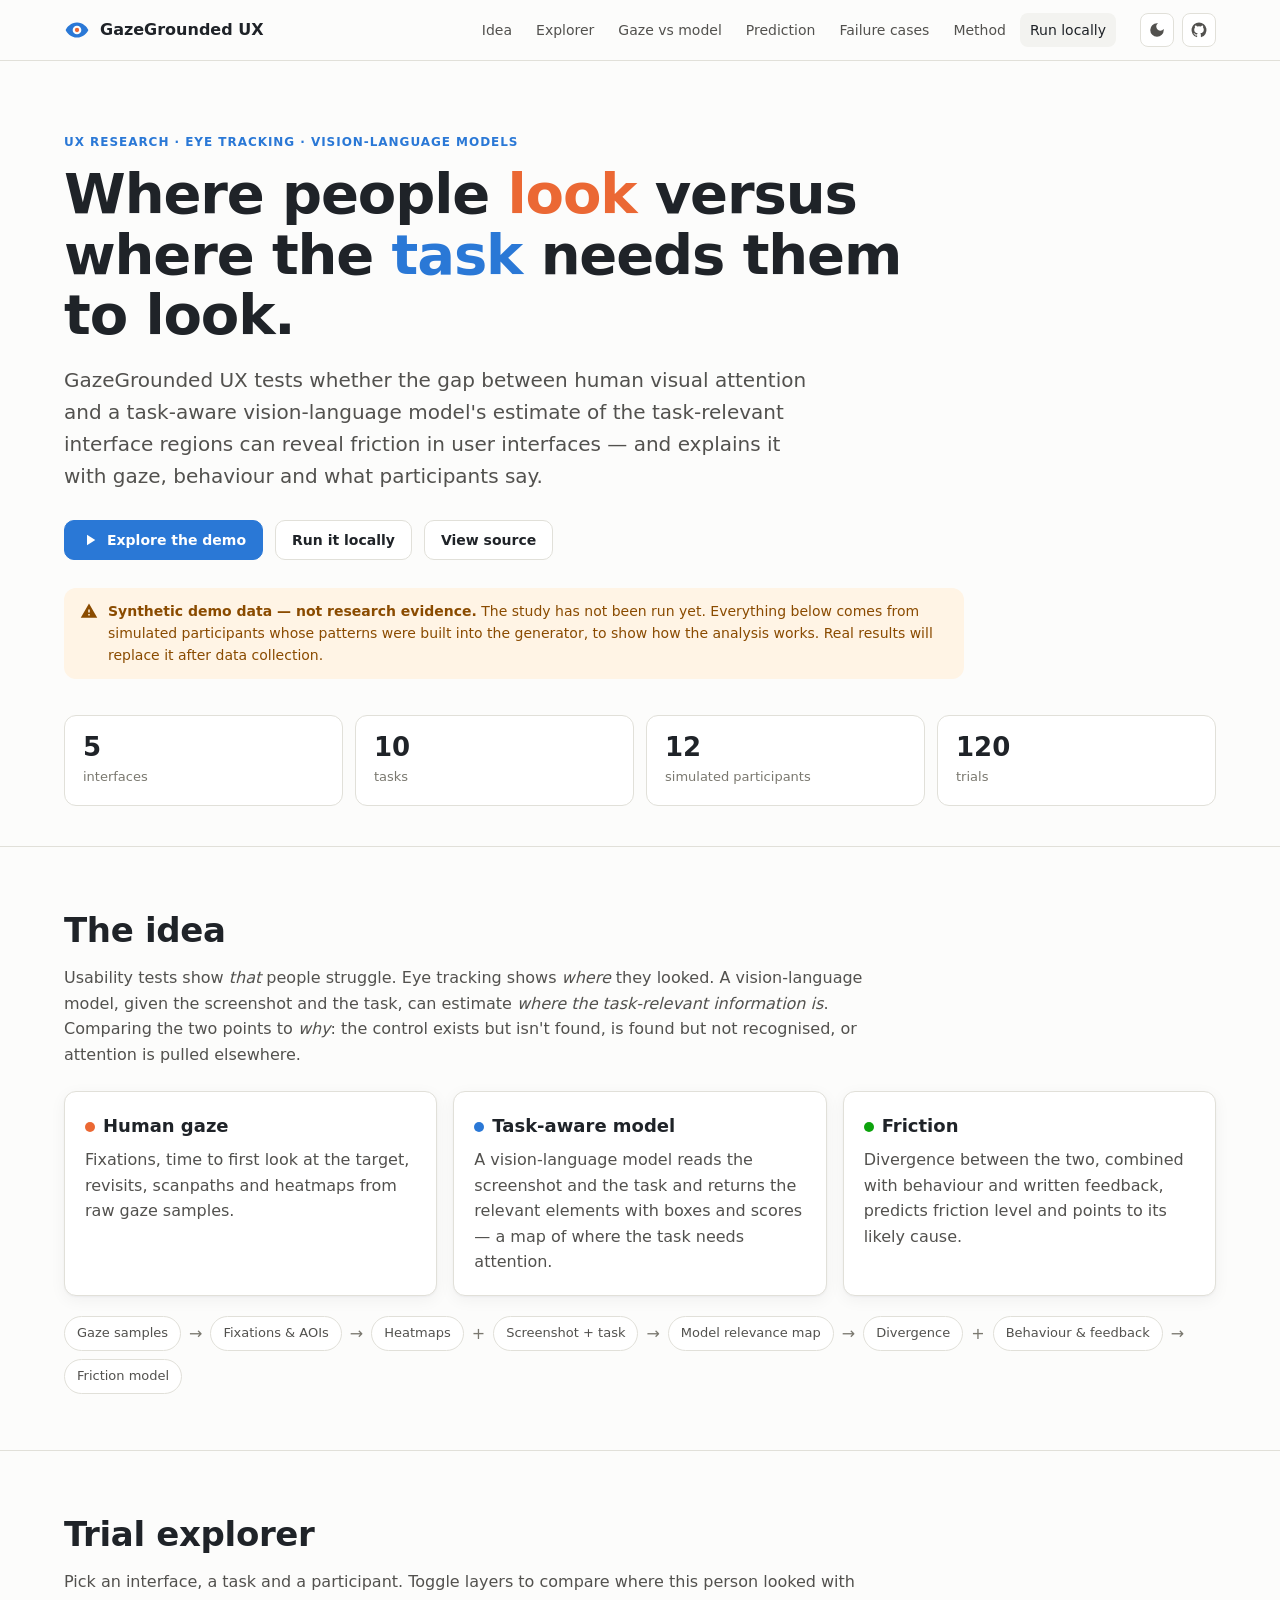
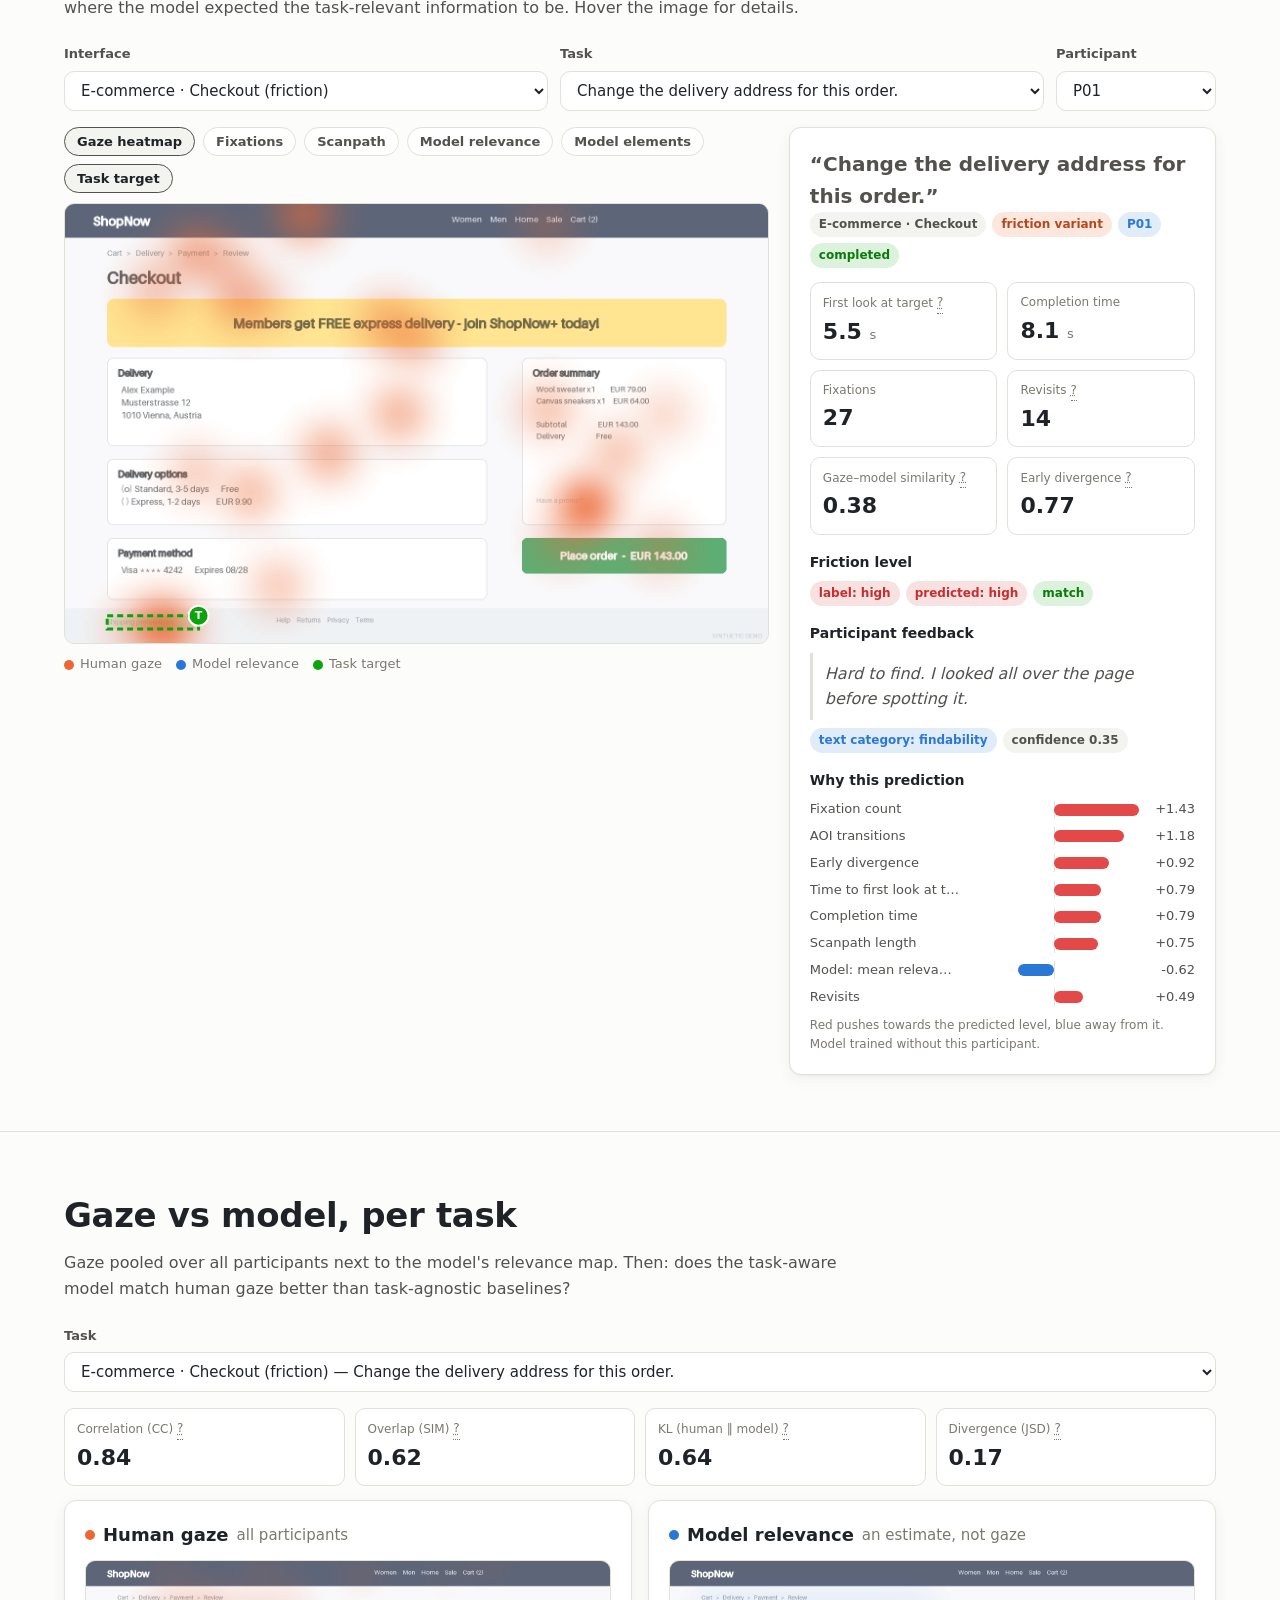
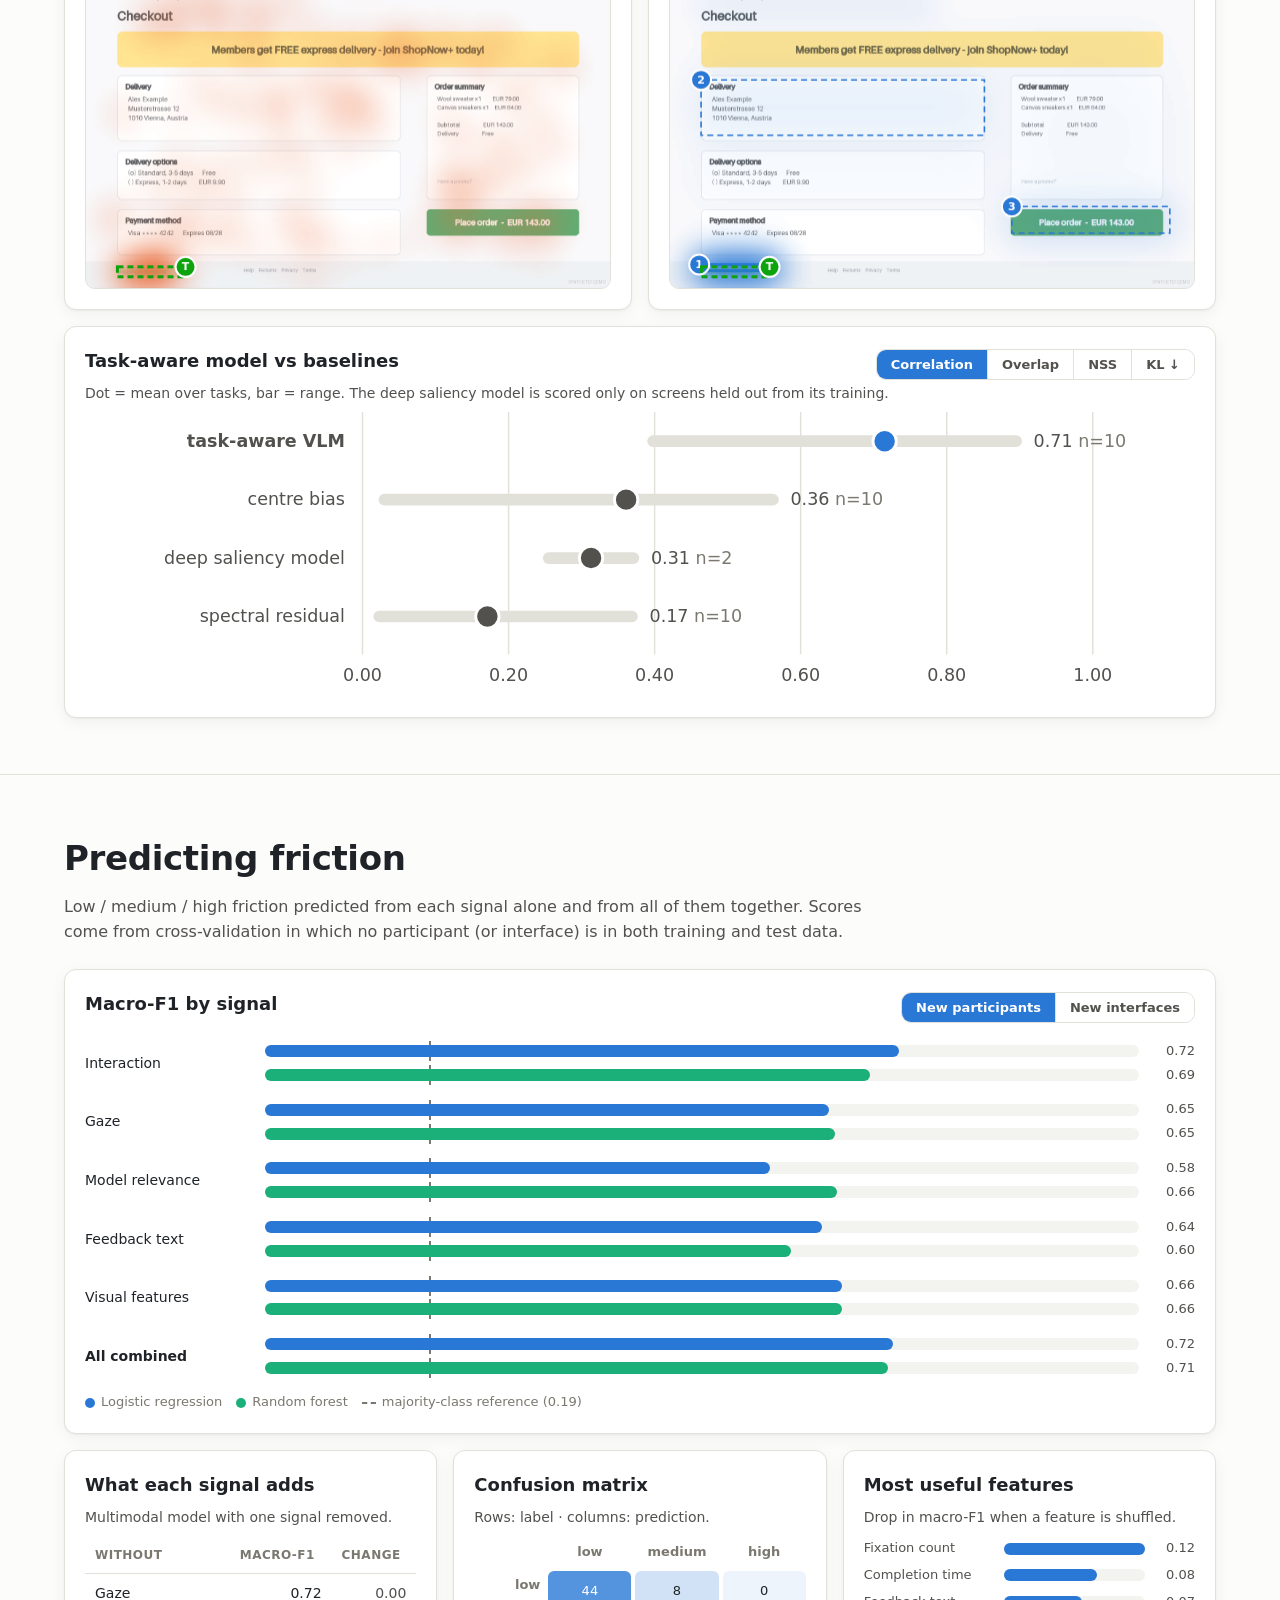
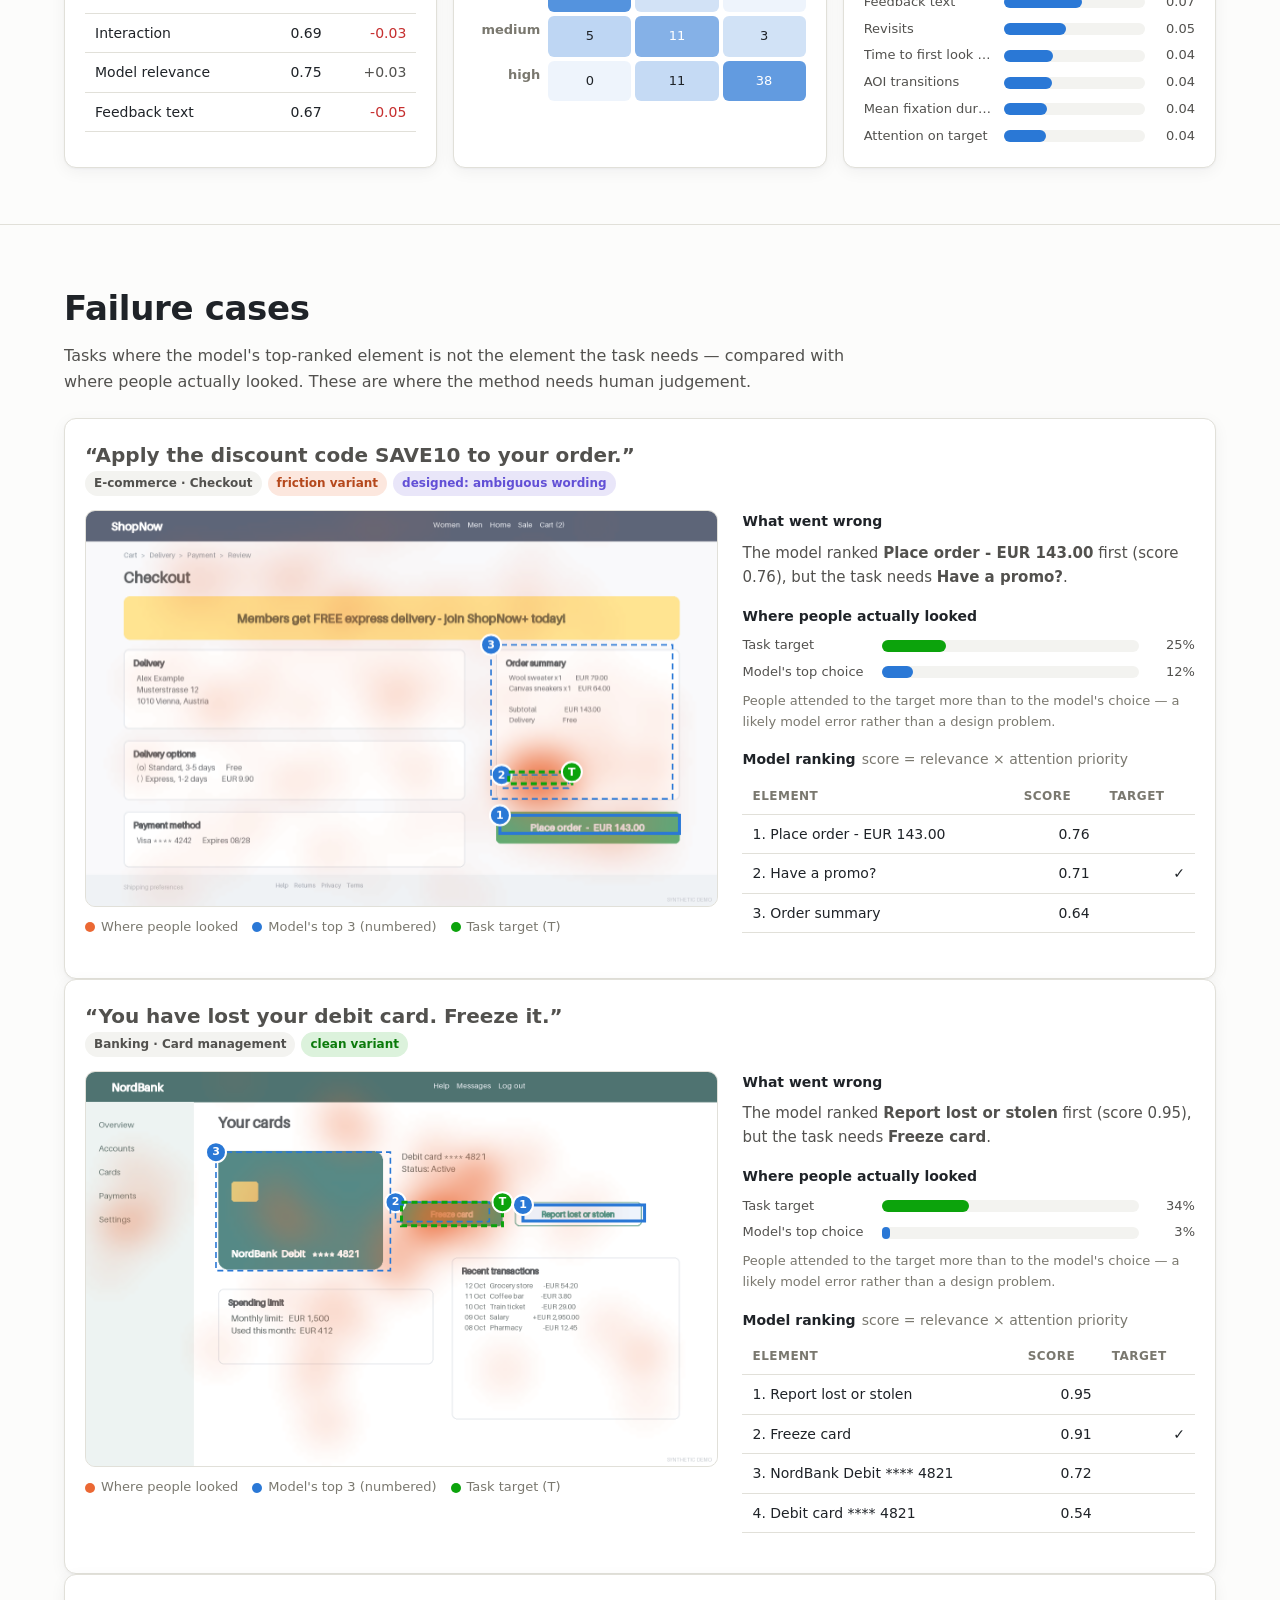
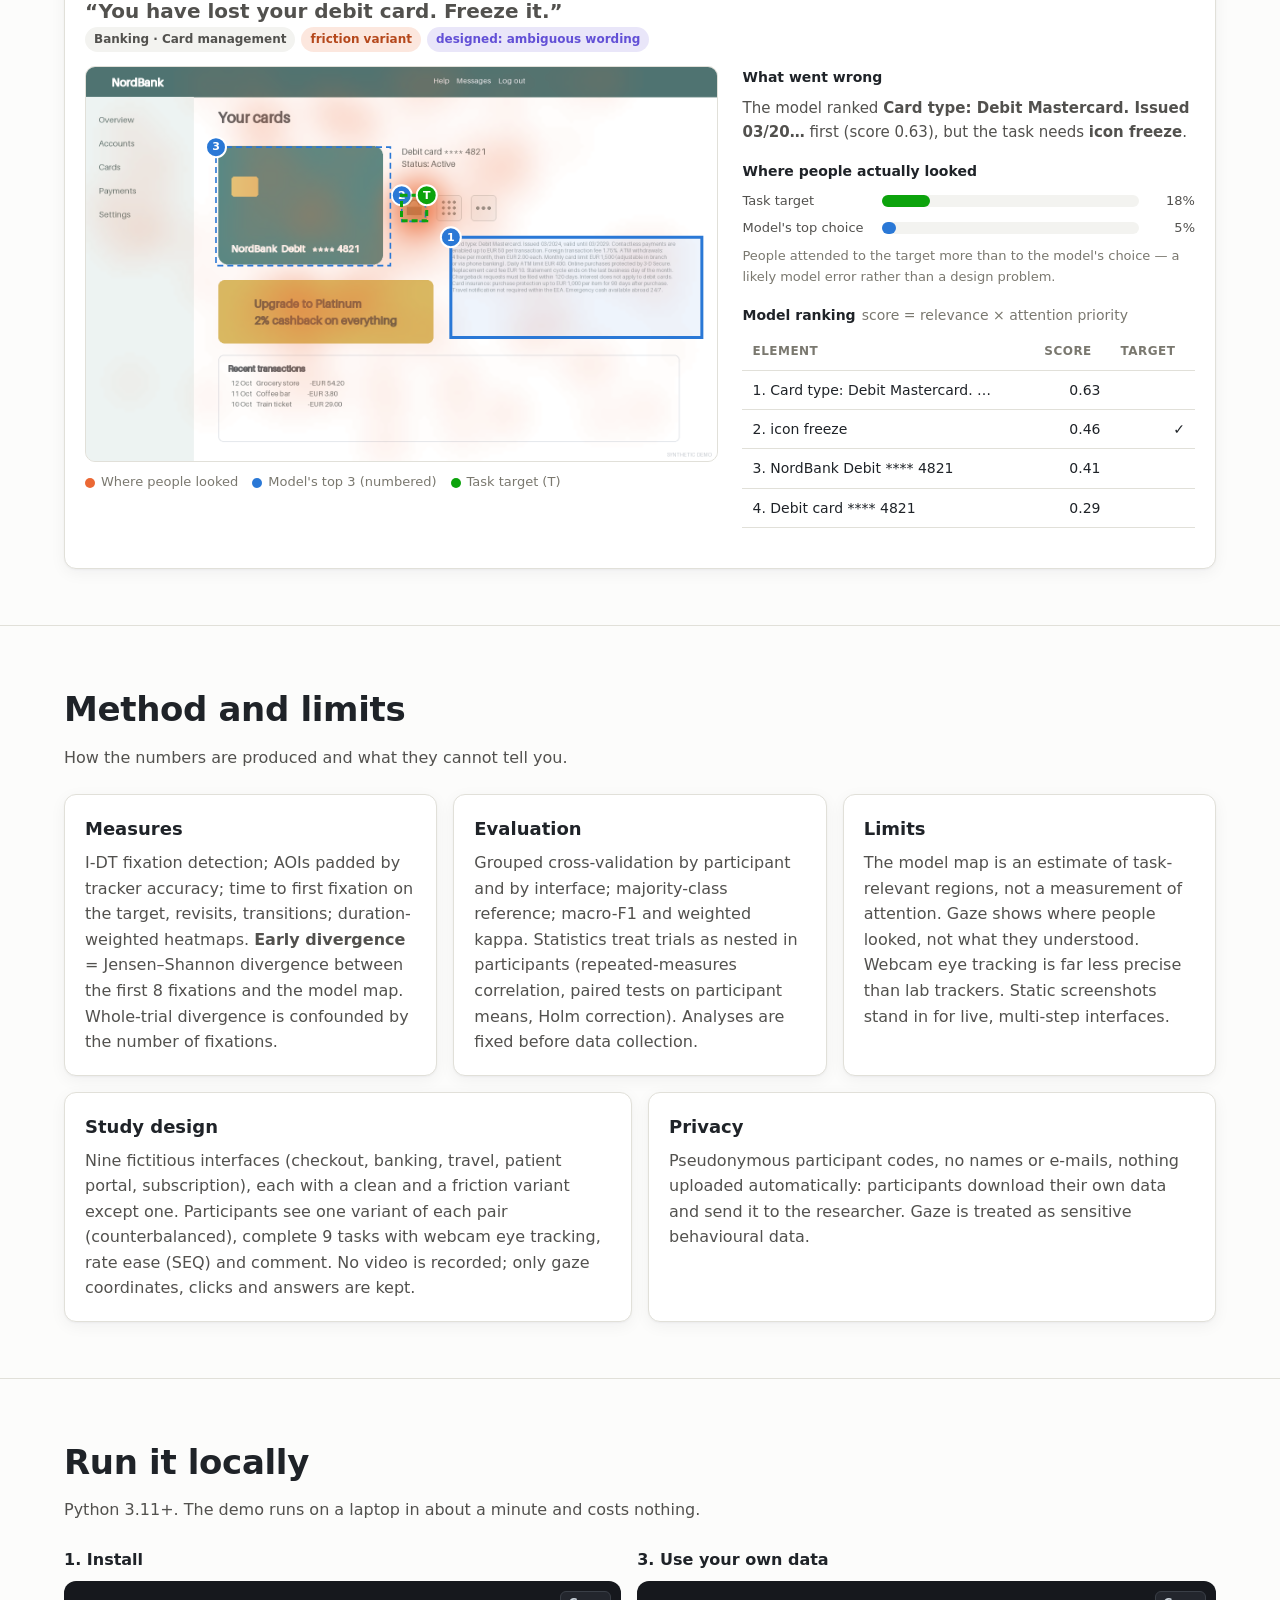
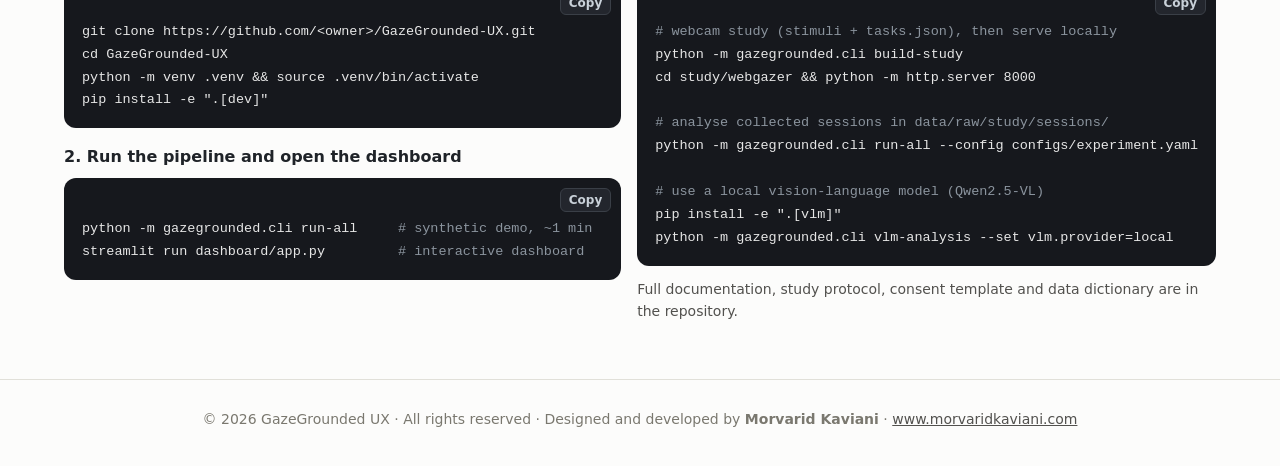
==== docs/index.html @ 3856d62d "feat: add static project website and refresh README Static site in docs/ (HTML/CSS/JS, no build step" ====
<!doctype html>
<html lang="en">
<head>
  <meta charset="utf-8">
  <meta name="viewport" content="width=device-width, initial-scale=1">
  <title>GazeGrounded UX</title>
  <meta name="description" content="Where people look versus where a task-aware vision-language model expects the task-relevant information to be: a research toolkit for detecting UX friction with eye tracking.">
  <meta name="author" content="Morvarid Kaviani">
  <meta property="og:title" content="GazeGrounded UX">
  <meta property="og:description" content="Detecting UX friction by comparing human gaze with task-aware vision-language model relevance.">
  <meta property="og:image" content="data/ui/shop_checkout_friction.png">
  <link rel="icon" href="data:image/svg+xml,%3Csvg xmlns='http://www.w3.org/2000/svg' viewBox='0 0 24 24'%3E%3Cpath fill='%232a78d6' d='M12 5C6.5 5 2.7 9.2 1.5 12c1.2 2.8 5 7 10.5 7s9.3-4.2 10.5-7C21.3 9.2 17.5 5 12 5Zm0 11a4 4 0 1 1 0-8 4 4 0 0 1 0 8Z'/%3E%3Ccircle cx='12' cy='12' r='2' fill='%23eb6834'/%3E%3C/svg%3E">
  <link rel="stylesheet" href="assets/style.css">
</head>
<body>
<header class="site-header">
  <div class="container">
    <a class="brand" href="#top" aria-label="GazeGrounded UX home">
      <svg viewBox="0 0 24 24" aria-hidden="true"><path fill="var(--model)" d="M12 5C6.5 5 2.7 9.2 1.5 12c1.2 2.8 5 7 10.5 7s9.3-4.2 10.5-7C21.3 9.2 17.5 5 12 5Zm0 11a4 4 0 1 1 0-8 4 4 0 0 1 0 8Z"/><circle cx="12" cy="12" r="2" fill="var(--gaze)"/></svg>
      GazeGrounded UX
    </a>
    <nav class="nav" aria-label="Sections">
      <a href="#idea">Idea</a>
      <a href="#explorer">Explorer</a>
      <a href="#compare">Gaze vs model</a>
      <a href="#models">Prediction</a>
      <a href="#failures">Failure cases</a>
      <a href="#method">Method</a>
      <a href="#run">Run locally</a>
    </nav>
    <div class="header-actions">
      <button class="icon-btn" id="theme-toggle" type="button" aria-label="Toggle dark mode">
        <svg viewBox="0 0 24 24" fill="currentColor" aria-hidden="true"><path d="M12 3a9 9 0 1 0 9 9c0-.46-.04-.92-.1-1.36a5.39 5.39 0 0 1-4.4 2.26 5.4 5.4 0 0 1-3.14-9.8c-.44-.06-.9-.1-1.36-.1Z"/></svg>
      </button>
      <a class="icon-btn" id="repo-link" href="https://github.com/" aria-label="Source code on GitHub">
        <svg viewBox="0 0 24 24" fill="currentColor" aria-hidden="true"><path d="M12 2a10 10 0 0 0-3.16 19.49c.5.09.68-.22.68-.48v-1.7c-2.78.6-3.37-1.34-3.37-1.34-.45-1.16-1.11-1.47-1.11-1.47-.91-.62.07-.6.07-.6 1 .07 1.53 1.03 1.53 1.03.9 1.52 2.34 1.08 2.91.83.09-.65.35-1.08.63-1.33-2.22-.25-4.55-1.11-4.55-4.94 0-1.09.39-1.98 1.03-2.68-.1-.25-.45-1.27.1-2.65 0 0 .84-.27 2.75 1.02a9.58 9.58 0 0 1 5 0c1.91-1.29 2.75-1.02 2.75-1.02.55 1.38.2 2.4.1 2.65.64.7 1.03 1.59 1.03 2.68 0 3.84-2.34 4.68-4.57 4.93.36.31.68.92.68 1.85v2.74c0 .27.18.58.69.48A10 10 0 0 0 12 2Z"/></svg>
      </a>
    </div>
  </div>
</header>

<main id="top">
  <!-- Hero -->
  <section class="hero">
    <div class="container">
      <p class="eyebrow">UX research · eye tracking · vision-language models</p>
      <h1>Where people <em>look</em> versus where the <strong>task</strong> needs them to look.</h1>
      <p class="lead">GazeGrounded UX tests whether the gap between human visual attention and a task-aware
        vision-language model's estimate of the task-relevant interface regions can reveal friction in user
        interfaces — and explains it with gaze, behaviour and what participants say.</p>
      <div class="actions">
        <a class="btn primary" href="#explorer">
          <svg viewBox="0 0 24 24" fill="currentColor" aria-hidden="true"><path d="M8 5v14l11-7z"/></svg>
          Explore the demo</a>
        <a class="btn" href="#run">Run it locally</a>
        <a class="btn" id="repo-link-2" href="https://github.com/">View source</a>
      </div>
      <div class="notice" id="data-notice" hidden>
        <svg viewBox="0 0 24 24" fill="currentColor" aria-hidden="true"><path d="M1 21h22L12 2 1 21Zm12-3h-2v-2h2v2Zm0-4h-2v-4h2v4Z"/></svg>
        <span><strong>Synthetic demo data — not research evidence.</strong> The study has not been run yet.
          Everything below comes from simulated participants whose patterns were built into the generator,
          to show how the analysis works. Real results will replace it after data collection.</span>
      </div>
      <div class="stats" id="stats"></div>
    </div>
  </section>

  <!-- Idea -->
  <section class="block" id="idea">
    <div class="container">
      <div class="section-head">
        <h2>The idea</h2>
        <p>Usability tests show <em>that</em> people struggle. Eye tracking shows <em>where</em> they looked. A
          vision-language model, given the screenshot and the task, can estimate <em>where the task-relevant
          information is</em>. Comparing the two points to <em>why</em>: the control exists but isn't found, is
          found but not recognised, or attention is pulled elsewhere.</p>
      </div>
      <div class="grid-3">
        <div class="card">
          <h3><span class="dot" style="background:var(--gaze)"></span>Human gaze</h3>
          <p>Fixations, time to first look at the target, revisits, scanpaths and heatmaps from raw gaze samples.</p>
        </div>
        <div class="card">
          <h3><span class="dot" style="background:var(--model)"></span>Task-aware model</h3>
          <p>A vision-language model reads the screenshot and the task and returns the relevant elements with
            boxes and scores — a map of where the task needs attention.</p>
        </div>
        <div class="card">
          <h3><span class="dot" style="background:var(--target)"></span>Friction</h3>
          <p>Divergence between the two, combined with behaviour and written feedback, predicts friction level
            and points to its likely cause.</p>
        </div>
      </div>
      <div class="flow" aria-label="Pipeline">
        <span>Gaze samples</span><i>→</i><span>Fixations &amp; AOIs</span><i>→</i><span>Heatmaps</span><i>+</i>
        <span>Screenshot + task</span><i>→</i><span>Model relevance map</span><i>→</i><span>Divergence</span><i>+</i>
        <span>Behaviour &amp; feedback</span><i>→</i><span>Friction model</span>
      </div>
    </div>
  </section>

  <!-- Explorer -->
  <section class="block" id="explorer">
    <div class="container">
      <div class="section-head">
        <h2>Trial explorer</h2>
        <p>Pick an interface, a task and a participant. Toggle layers to compare where this person looked with
          where the model expected the task-relevant information to be. Hover the image for details.</p>
      </div>
      <div class="controls">
        <div class="field"><label for="sel-ui">Interface</label><select id="sel-ui"></select></div>
        <div class="field"><label for="sel-task">Task</label><select id="sel-task"></select></div>
        <div class="field" style="flex:0 1 160px"><label for="sel-participant">Participant</label><select id="sel-participant"></select></div>
      </div>
      <div class="explorer">
        <div>
          <div class="chips" id="layers" role="group" aria-label="Layers" style="margin-bottom:10px"></div>
          <div class="viewer" id="viewer-explorer"></div>
          <div class="legend">
            <span><span class="dot" style="background:var(--gaze)"></span>Human gaze</span>
            <span><span class="dot" style="background:var(--model)"></span>Model relevance</span>
            <span><span class="dot" style="background:var(--target)"></span>Task target</span>
          </div>
        </div>
        <div class="card" id="trial-panel"></div>
      </div>
    </div>
  </section>

  <!-- Compare -->
  <section class="block" id="compare">
    <div class="container">
      <div class="section-head">
        <h2>Gaze vs model, per task</h2>
        <p>Gaze pooled over all participants next to the model's relevance map. Then: does the task-aware model match
          human gaze better than task-agnostic baselines?</p>
      </div>
      <div class="controls"><div class="field"><label for="sel-compare">Task</label><select id="sel-compare"></select></div></div>
      <div class="metrics four" id="compare-metrics"></div>
      <div class="grid-2">
        <div class="card"><h3><span class="dot" style="background:var(--gaze)"></span>Human gaze <small style="font-weight:400;color:var(--muted)">all participants</small></h3><div class="viewer" id="viewer-human" style="margin-top:10px"></div></div>
        <div class="card"><h3><span class="dot" style="background:var(--model)"></span>Model relevance <small style="font-weight:400;color:var(--muted)">an estimate, not gaze</small></h3><div class="viewer" id="viewer-model" style="margin-top:10px"></div></div>
      </div>
      <div class="card" style="margin-top:16px">
        <div style="display:flex;justify-content:space-between;align-items:center;gap:12px;flex-wrap:wrap">
          <h3>Task-aware model vs baselines</h3>
          <div class="seg" id="baseline-metric" role="group" aria-label="Metric"></div>
        </div>
        <p style="font-size:14px;margin-bottom:8px">Dot = mean over tasks, bar = range. The deep saliency model is scored only on screens held out from its training.</p>
        <div id="baseline-chart"></div>
      </div>
    </div>
  </section>

  <!-- Models -->
  <section class="block" id="models">
    <div class="container">
      <div class="section-head">
        <h2>Predicting friction</h2>
        <p>Low / medium / high friction predicted from each signal alone and from all of them together. Scores come
          from cross-validation in which no participant (or interface) is in both training and test data.</p>
      </div>
      <div class="card">
        <div style="display:flex;justify-content:space-between;align-items:center;gap:12px;flex-wrap:wrap;margin-bottom:12px">
          <h3>Macro-F1 by signal</h3>
          <div class="seg" id="split-toggle" role="group" aria-label="Generalisation"></div>
        </div>
        <div id="modality-chart"></div>
        <div class="legend" id="modality-legend"></div>
      </div>
      <div class="grid-3" style="margin-top:16px">
        <div class="card"><h3>What each signal adds</h3><p style="font-size:14px;margin-bottom:10px">Multimodal model with one signal removed.</p><div id="ablation"></div></div>
        <div class="card"><h3>Confusion matrix</h3><p style="font-size:14px;margin-bottom:10px">Rows: label · columns: prediction.</p><div id="confusion"></div></div>
        <div class="card"><h3>Most useful features</h3><p style="font-size:14px;margin-bottom:10px">Drop in macro-F1 when a feature is shuffled.</p><div id="importance"></div></div>
      </div>
    </div>
  </section>

  <!-- Failures -->
  <section class="block" id="failures">
    <div class="container">
      <div class="section-head">
        <h2>Failure cases</h2>
        <p>Tasks where the model's top-ranked element is not the element the task needs — compared with where
          people actually looked. These are where the method needs human judgement.</p>
      </div>
      <div id="failure-list"></div>
    </div>
  </section>

  <!-- Method -->
  <section class="block" id="method">
    <div class="container">
      <div class="section-head">
        <h2>Method and limits</h2>
        <p>How the numbers are produced and what they cannot tell you.</p>
      </div>
      <div class="grid-3">
        <div class="card"><h3>Measures</h3><p>I-DT fixation detection; AOIs padded by tracker accuracy; time to first fixation on the target, revisits,
          transitions; duration-weighted heatmaps. <strong>Early divergence</strong> = Jensen–Shannon divergence between the first
          8 fixations and the model map. Whole-trial divergence is confounded by the number of fixations.</p></div>
        <div class="card"><h3>Evaluation</h3><p>Grouped cross-validation by participant and by interface; majority-class reference; macro-F1 and
          weighted kappa. Statistics treat trials as nested in participants (repeated-measures correlation, paired tests on
          participant means, Holm correction). Analyses are fixed before data collection.</p></div>
        <div class="card"><h3>Limits</h3><p>The model map is an estimate of task-relevant regions, not a measurement of attention. Gaze shows where
          people looked, not what they understood. Webcam eye tracking is far less precise than lab trackers. Static screenshots
          stand in for live, multi-step interfaces.</p></div>
      </div>
      <div class="grid-2" style="margin-top:16px">
        <div class="card"><h3>Study design</h3><p>Nine fictitious interfaces (checkout, banking, travel, patient portal, subscription), each with a clean and a
          friction variant except one. Participants see one variant of each pair (counterbalanced), complete 9 tasks with webcam eye
          tracking, rate ease (SEQ) and comment. No video is recorded; only gaze coordinates, clicks and answers are kept.</p></div>
        <div class="card"><h3>Privacy</h3><p>Pseudonymous participant codes, no names or e-mails, nothing uploaded automatically: participants download
          their own data and send it to the researcher. Gaze is treated as sensitive behavioural data.</p></div>
      </div>
    </div>
  </section>

  <!-- Run locally -->
  <section class="block" id="run">
    <div class="container">
      <div class="section-head">
        <h2>Run it locally</h2>
        <p>Python 3.11+. The demo runs on a laptop in about a minute and costs nothing.</p>
      </div>
      <div class="grid-2">
        <div>
          <h3 style="margin:0 0 8px;font-size:16px">1. Install</h3>
          <div class="code"><button class="copy" type="button">Copy</button><pre><span id="clone-cmd">git clone https://github.com/&lt;owner&gt;/GazeGrounded-UX.git</span>
cd GazeGrounded-UX
python -m venv .venv &amp;&amp; source .venv/bin/activate
pip install -e ".[dev]"</pre></div>
          <h3 style="margin:16px 0 8px;font-size:16px">2. Run the pipeline and open the dashboard</h3>
          <div class="code"><button class="copy" type="button">Copy</button><pre>python -m gazegrounded.cli run-all     <span class="c"># synthetic demo, ~1 min</span>
streamlit run dashboard/app.py         <span class="c"># interactive dashboard</span></pre></div>
        </div>
        <div>
          <h3 style="margin:0 0 8px;font-size:16px">3. Use your own data</h3>
          <div class="code"><button class="copy" type="button">Copy</button><pre><span class="c"># webcam study (stimuli + tasks.json), then serve locally</span>
python -m gazegrounded.cli build-study
cd study/webgazer &amp;&amp; python -m http.server 8000

<span class="c"># analyse collected sessions in data/raw/study/sessions/</span>
python -m gazegrounded.cli run-all --config configs/experiment.yaml

<span class="c"># use a local vision-language model (Qwen2.5-VL)</span>
pip install -e ".[vlm]"
python -m gazegrounded.cli vlm-analysis --set vlm.provider=local</pre></div>
          <p style="color:var(--ink-2);font-size:14px;margin:0">Full documentation, study protocol, consent template and data dictionary are in the repository.</p>
        </div>
      </div>
    </div>
  </section>
</main>

<footer class="site-footer">
  <div class="container">
    © <span id="year">2026</span> GazeGrounded UX · All rights reserved · Designed and developed by
    <strong>Morvarid Kaviani</strong> · <a href="https://www.morvaridkaviani.com" rel="noopener">www.morvaridkaviani.com</a>
  </div>
</footer>

<div class="tooltip" id="tooltip" role="status"></div>
<script src="assets/app.js"></script>
</body>
</html>
---- docs/assets/style.css ----
/* GazeGrounded UX — project website. Colour roles: gaze = orange, model = blue, target = green. */
:root {
  --bg: #fcfcfb;
  --surface: #ffffff;
  --surface-2: #f3f3f0;
  --ink: #1f2328;
  --ink-2: #52514e;
  --muted: #7a786f;
  --line: #e1e0d9;
  --accent: #2a78d6;
  --accent-ink: #ffffff;
  --gaze: #eb6834;
  --model: #2a78d6;
  --target: #0ca30c;
  --rf: #1baf7a;
  --warn-bg: #fff4e5;
  --warn-ink: #8a4b00;
  --good: #0b7a0b;
  --bad: #c62f2f;
  --radius: 12px;
  --shadow: 0 1px 2px rgba(16, 24, 40, 0.04), 0 4px 16px rgba(16, 24, 40, 0.05);
  --font: system-ui, -apple-system, "Segoe UI", Roboto, "Helvetica Neue", Arial, sans-serif;
  --mono: ui-monospace, "SF Mono", Menlo, Consolas, monospace;
  color-scheme: light;
}
@media (prefers-color-scheme: dark) {
  :root:not([data-theme="light"]) {
    --bg: #111110;
    --surface: #1a1a19;
    --surface-2: #222220;
    --ink: #f0efec;
    --ink-2: #c3c2b7;
    --muted: #96948b;
    --line: #2f2f2c;
    --accent: #3987e5;
    --model: #3987e5;
    --warn-bg: #2e2412;
    --warn-ink: #f5c27a;
    --good: #4cc94c;
    --bad: #ef6b6b;
    --shadow: none;
    color-scheme: dark;
  }
}
:root[data-theme="dark"] {
  --bg: #111110;
  --surface: #1a1a19;
  --surface-2: #222220;
  --ink: #f0efec;
  --ink-2: #c3c2b7;
  --muted: #96948b;
  --line: #2f2f2c;
  --accent: #3987e5;
  --model: #3987e5;
  --warn-bg: #2e2412;
  --warn-ink: #f5c27a;
  --good: #4cc94c;
  --bad: #ef6b6b;
  --shadow: none;
  color-scheme: dark;
}

* { box-sizing: border-box; }
html { scroll-behavior: smooth; scroll-padding-top: 72px; }
@media (prefers-reduced-motion: reduce) { html { scroll-behavior: auto; } }
body {
  margin: 0;
  background: var(--bg);
  color: var(--ink);
  font: 16px/1.6 var(--font);
  -webkit-font-smoothing: antialiased;
}
a { color: var(--accent); }
img { max-width: 100%; display: block; }
code, pre { font-family: var(--mono); font-size: 0.9em; }
.container { max-width: 1200px; margin: 0 auto; padding: 0 24px; }
@media (max-width: 640px) { .container { padding: 0 16px; } }
.visually-hidden { position: absolute; width: 1px; height: 1px; overflow: hidden; clip: rect(0 0 0 0); }
:focus-visible { outline: 2px solid var(--accent); outline-offset: 2px; border-radius: 6px; }

/* ---- header --------------------------------------------------------------------------- */
.site-header {
  position: sticky; top: 0; z-index: 20;
  background: color-mix(in srgb, var(--bg) 85%, transparent);
  backdrop-filter: saturate(150%) blur(10px);
  border-bottom: 1px solid var(--line);
}
.site-header .container { display: flex; align-items: center; gap: 24px; height: 60px; }
.brand { display: flex; align-items: center; gap: 10px; font-weight: 700; color: var(--ink); text-decoration: none; white-space: nowrap; }
.brand svg { width: 26px; height: 26px; }
.nav { display: flex; gap: 4px; margin-left: auto; overflow-x: auto; scrollbar-width: none; }
.nav a { color: var(--ink-2); text-decoration: none; font-size: 14px; padding: 6px 10px; border-radius: 8px; white-space: nowrap; }
.nav a:hover, .nav a.active { color: var(--ink); background: var(--surface-2); }
.icon-btn { border: 1px solid var(--line); background: var(--surface); color: var(--ink-2); border-radius: 8px; width: 34px; height: 34px; display: grid; place-items: center; cursor: pointer; flex: none; }
.icon-btn svg { width: 18px; height: 18px; }
@media (max-width: 900px) { .nav { display: none; } .header-actions { margin-left: auto; } }
.header-actions { display: flex; gap: 8px; align-items: center; }
.btn { display: inline-flex; align-items: center; gap: 8px; font: 600 14px var(--font); padding: 10px 16px; border-radius: 10px; border: 1px solid var(--line); background: var(--surface); color: var(--ink); text-decoration: none; cursor: pointer; }
.btn.primary { background: var(--accent); border-color: var(--accent); color: var(--accent-ink); }
.btn svg { width: 18px; height: 18px; }

/* ---- hero ------------------------------------------------------------------------------- */
.hero { padding: 72px 0 40px; }
.eyebrow { text-transform: uppercase; letter-spacing: 0.08em; font-size: 12px; font-weight: 700; color: var(--accent); margin: 0 0 12px; }
.hero h1 { font-size: clamp(34px, 5vw, 56px); line-height: 1.08; letter-spacing: -0.02em; margin: 0 0 18px; max-width: 900px; }
.hero h1 em { font-style: normal; color: var(--gaze); }
.hero h1 strong { color: var(--model); font-weight: inherit; }
.lead { font-size: clamp(17px, 2vw, 20px); color: var(--ink-2); max-width: 760px; margin: 0 0 28px; }
.hero .actions { display: flex; gap: 12px; flex-wrap: wrap; }
.notice { display: flex; gap: 10px; align-items: flex-start; background: var(--warn-bg); color: var(--warn-ink); border-radius: var(--radius); padding: 12px 16px; font-size: 14px; margin-top: 28px; max-width: 900px; }
.notice svg { width: 18px; height: 18px; flex: none; margin-top: 2px; }
.stats { display: grid; grid-template-columns: repeat(4, 1fr); gap: 12px; margin-top: 36px; }
.stat { background: var(--surface); border: 1px solid var(--line); border-radius: var(--radius); padding: 16px 18px; }
.stat b { display: block; font-size: 26px; line-height: 1.2; }
.stat span { color: var(--muted); font-size: 13px; }
@media (max-width: 720px) { .stats { grid-template-columns: repeat(2, 1fr); } }

/* ---- sections --------------------------------------------------------------------------- */
section.block { padding: 56px 0; border-top: 1px solid var(--line); }
.section-head { margin-bottom: 24px; max-width: 820px; }
.section-head h2 { font-size: clamp(26px, 3vw, 34px); letter-spacing: -0.01em; margin: 0 0 8px; }
.section-head p { color: var(--ink-2); margin: 0; }
.grid-3 { display: grid; grid-template-columns: repeat(3, 1fr); gap: 16px; }
.grid-2 { display: grid; grid-template-columns: repeat(2, 1fr); gap: 16px; }
@media (max-width: 900px) { .grid-3, .grid-2 { grid-template-columns: minmax(0, 1fr); } }
.card { background: var(--surface); border: 1px solid var(--line); border-radius: var(--radius); padding: 20px; box-shadow: var(--shadow); min-width: 0; }
.card h3 { margin: 0 0 6px; font-size: 18px; display: flex; align-items: center; gap: 8px; }
.card h3 svg { width: 20px; height: 20px; color: var(--muted); }
.card p { margin: 0; color: var(--ink-2); }
.dot { width: 10px; height: 10px; border-radius: 50%; display: inline-block; flex: none; }

.flow { display: flex; flex-wrap: wrap; align-items: center; gap: 8px; margin-top: 20px; }
.flow span { background: var(--surface); border: 1px solid var(--line); border-radius: 999px; padding: 6px 12px; font-size: 13px; color: var(--ink-2); }
.flow i { color: var(--muted); font-style: normal; }

/* ---- controls --------------------------------------------------------------------------- */
.controls { display: flex; flex-wrap: wrap; gap: 12px; align-items: flex-end; margin-bottom: 16px; }
.field { display: flex; flex-direction: column; gap: 6px; min-width: 0; flex: 1 1 220px; }
.field label { font-size: 13px; font-weight: 600; color: var(--ink-2); }
select { font: 15px var(--font); color: var(--ink); background: var(--surface); border: 1px solid var(--line); border-radius: 10px; padding: 9px 12px; width: 100%; }
.chips { display: flex; flex-wrap: wrap; gap: 8px; }
.chip { font: 600 13px var(--font); border: 1px solid var(--line); background: var(--surface); color: var(--ink-2); padding: 6px 12px; border-radius: 999px; cursor: pointer; display: inline-flex; align-items: center; gap: 6px; }
.chip[aria-pressed="true"] { background: var(--surface-2); color: var(--ink); border-color: var(--ink-2); }
.seg { display: inline-flex; border: 1px solid var(--line); border-radius: 10px; overflow: hidden; }
.seg button { font: 600 13px var(--font); border: 0; background: var(--surface); color: var(--ink-2); padding: 7px 14px; cursor: pointer; }
.seg button + button { border-left: 1px solid var(--line); }
.seg button[aria-pressed="true"] { background: var(--accent); color: var(--accent-ink); }

/* ---- viewer ----------------------------------------------------------------------------- */
.explorer { display: grid; grid-template-columns: minmax(0, 1.65fr) minmax(0, 1fr); gap: 20px; align-items: start; }
@media (max-width: 1000px) { .explorer { grid-template-columns: minmax(0, 1fr); } }
.viewer { position: relative; border-radius: 10px; overflow: hidden; border: 1px solid var(--line); background: var(--surface-2); }
.viewer canvas { display: block; width: 100%; height: auto; }
.legend { display: flex; flex-wrap: wrap; gap: 14px; font-size: 13px; color: var(--muted); margin-top: 10px; }
.legend span { display: inline-flex; align-items: center; gap: 6px; }
.tooltip { position: fixed; z-index: 50; pointer-events: none; background: var(--surface); color: var(--ink); border: 1px solid var(--line); border-radius: 8px; padding: 8px 10px; font-size: 13px; line-height: 1.4; box-shadow: 0 6px 20px rgba(0,0,0,.12); max-width: 300px; opacity: 0; transition: opacity .1s; }
.tooltip.show { opacity: 1; }
.tooltip b { display: block; }

.task-title { font-size: 20px; font-weight: 700; margin: 0 0 8px; }
.badges { display: flex; flex-wrap: wrap; gap: 6px; margin-bottom: 14px; }
.badge { font-size: 12px; font-weight: 600; padding: 3px 9px; border-radius: 999px; background: var(--surface-2); color: var(--ink-2); display: inline-flex; align-items: center; gap: 5px; }
.badge.green { background: color-mix(in srgb, var(--target) 14%, transparent); color: var(--good); }
.badge.orange { background: color-mix(in srgb, var(--gaze) 16%, transparent); color: #b5481c; }
.badge.red { background: color-mix(in srgb, var(--bad) 14%, transparent); color: var(--bad); }
.badge.blue { background: color-mix(in srgb, var(--model) 14%, transparent); color: var(--model); }
.badge.violet { background: color-mix(in srgb, #6250d6 14%, transparent); color: #6250d6; }
:root[data-theme="dark"] .badge.orange { color: #f39a70; }
@media (prefers-color-scheme: dark) { :root:not([data-theme="light"]) .badge.orange { color: #f39a70; } }

.metrics { display: grid; grid-template-columns: repeat(2, minmax(0, 1fr)); gap: 10px; margin-bottom: 14px; }
.metrics.four { grid-template-columns: repeat(4, minmax(0, 1fr)); }
@media (max-width: 720px) { .metrics.four { grid-template-columns: repeat(2, minmax(0, 1fr)); } }
.metric { border: 1px solid var(--line); border-radius: 10px; padding: 10px 12px; background: var(--surface); }
.metric span { display: flex; align-items: center; gap: 4px; font-size: 12px; color: var(--muted); }
.metric b { font-size: 22px; }
.metric small { color: var(--muted); font-weight: 400; font-size: 13px; }
.help { cursor: help; color: var(--muted); border-bottom: 1px dotted var(--muted); }
.panel-title { font-size: 14px; font-weight: 700; margin: 16px 0 8px; display: flex; align-items: center; gap: 6px; }
blockquote { margin: 0 0 8px; padding: 8px 12px; border-left: 3px solid var(--line); color: var(--ink-2); font-style: italic; }

/* ---- charts ----------------------------------------------------------------------------- */
.bars { display: grid; gap: 6px; }
.bar-row { display: grid; grid-template-columns: minmax(90px, 150px) minmax(0, 1fr) 46px; align-items: center; gap: 10px; font-size: 13px; }
.bar-row .name { color: var(--ink-2); overflow: hidden; text-overflow: ellipsis; white-space: nowrap; }
.bar-track { position: relative; height: 12px; background: var(--surface-2); border-radius: 6px; }
.bar-fill { position: absolute; top: 0; bottom: 0; border-radius: 6px; }
.bar-row .val { text-align: right; font-variant-numeric: tabular-nums; color: var(--ink-2); }
.diverge .bar-track { background: transparent; }
.diverge .bar-track::before { content: ""; position: absolute; left: 50%; top: -3px; bottom: -3px; border-left: 1px solid var(--line); }
svg.chart { width: 100%; height: auto; overflow: visible; }
svg.chart text { fill: var(--ink-2); font: 12px var(--font); }
svg.chart .grid { stroke: var(--line); }
.cm { display: grid; gap: 4px; font-size: 13px; }
.cm div { padding: 10px 6px; text-align: center; border-radius: 6px; font-variant-numeric: tabular-nums; }
.cm .h { color: var(--muted); font-weight: 600; padding: 4px; }
table { width: 100%; border-collapse: collapse; font-size: 14px; }
th, td { text-align: left; padding: 8px 10px; border-bottom: 1px solid var(--line); }
th { color: var(--muted); font-weight: 600; font-size: 12px; text-transform: uppercase; letter-spacing: .04em; }
td.num { text-align: right; font-variant-numeric: tabular-nums; }

.modality-row { display: grid; grid-template-columns: minmax(96px, 170px) minmax(0, 1fr); gap: 10px; align-items: center; margin: 4px 0; }

/* ---- failure cases ------------------------------------------------------------------------ */
.case { display: grid; grid-template-columns: minmax(0, 1.4fr) minmax(0, 1fr); gap: 24px; margin-bottom: 20px; }
@media (max-width: 1000px) { .case { grid-template-columns: minmax(0, 1fr); } }
.case .verdict { font-size: 15px; margin: 0 0 14px; }

/* ---- code --------------------------------------------------------------------------------- */
.code { position: relative; background: #16181d; color: #e6e6e6; border-radius: var(--radius); padding: 40px 18px 16px; overflow-x: auto; margin: 0 0 12px; }
.code pre { margin: 0; white-space: pre; font-size: 13.5px; line-height: 1.7; }
.code .c { color: #8b949e; }
.copy { position: absolute; top: 10px; right: 10px; font: 600 12px var(--font); border: 1px solid #3a3f47; background: #23262d; color: #c9d1d9; border-radius: 6px; padding: 4px 8px; cursor: pointer; }
.steps { counter-reset: step; display: grid; gap: 16px; }
.steps h3 { font-size: 16px; margin: 0 0 8px; }

/* ---- footer ------------------------------------------------------------------------------- */
.site-footer { border-top: 1px solid var(--line); padding: 28px 0 36px; text-align: center; color: var(--muted); font-size: 14px; }
.site-footer a { color: var(--ink-2); }
.loading { color: var(--muted); padding: 40px 0; text-align: center; }
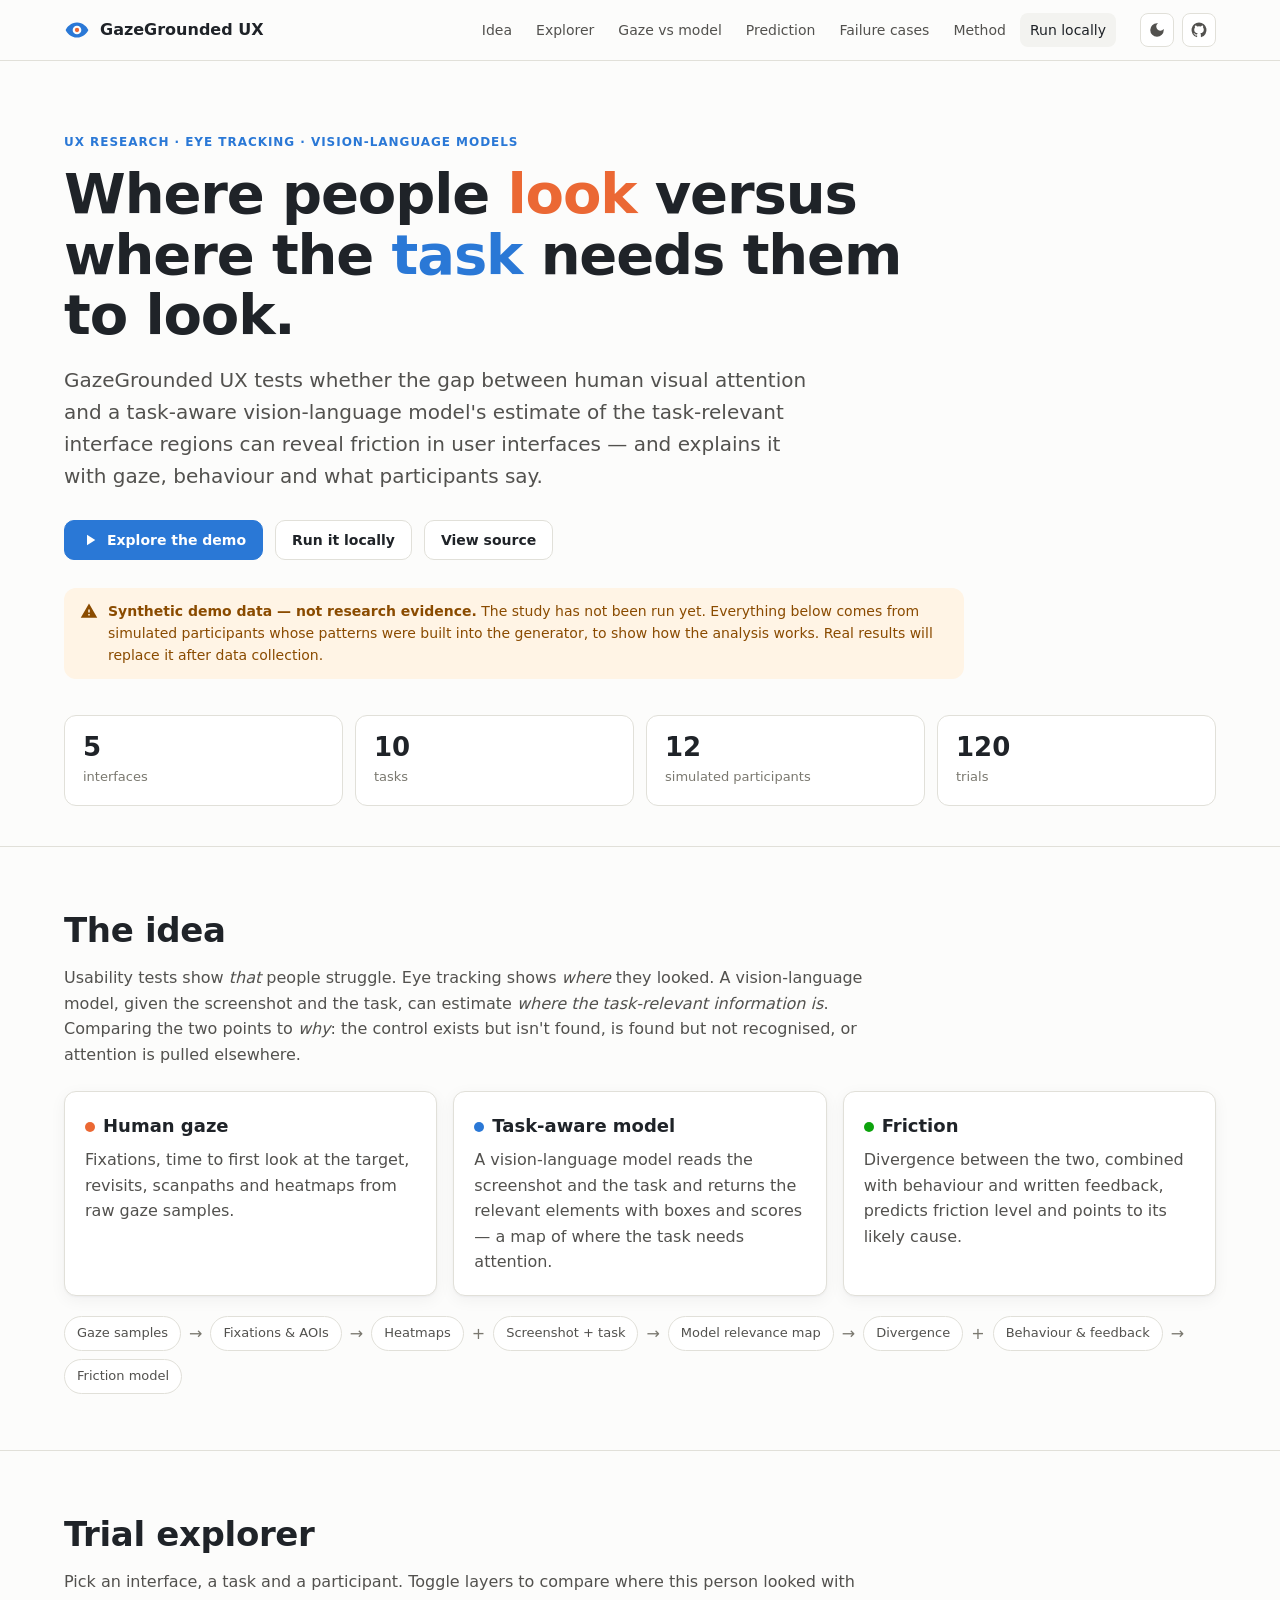
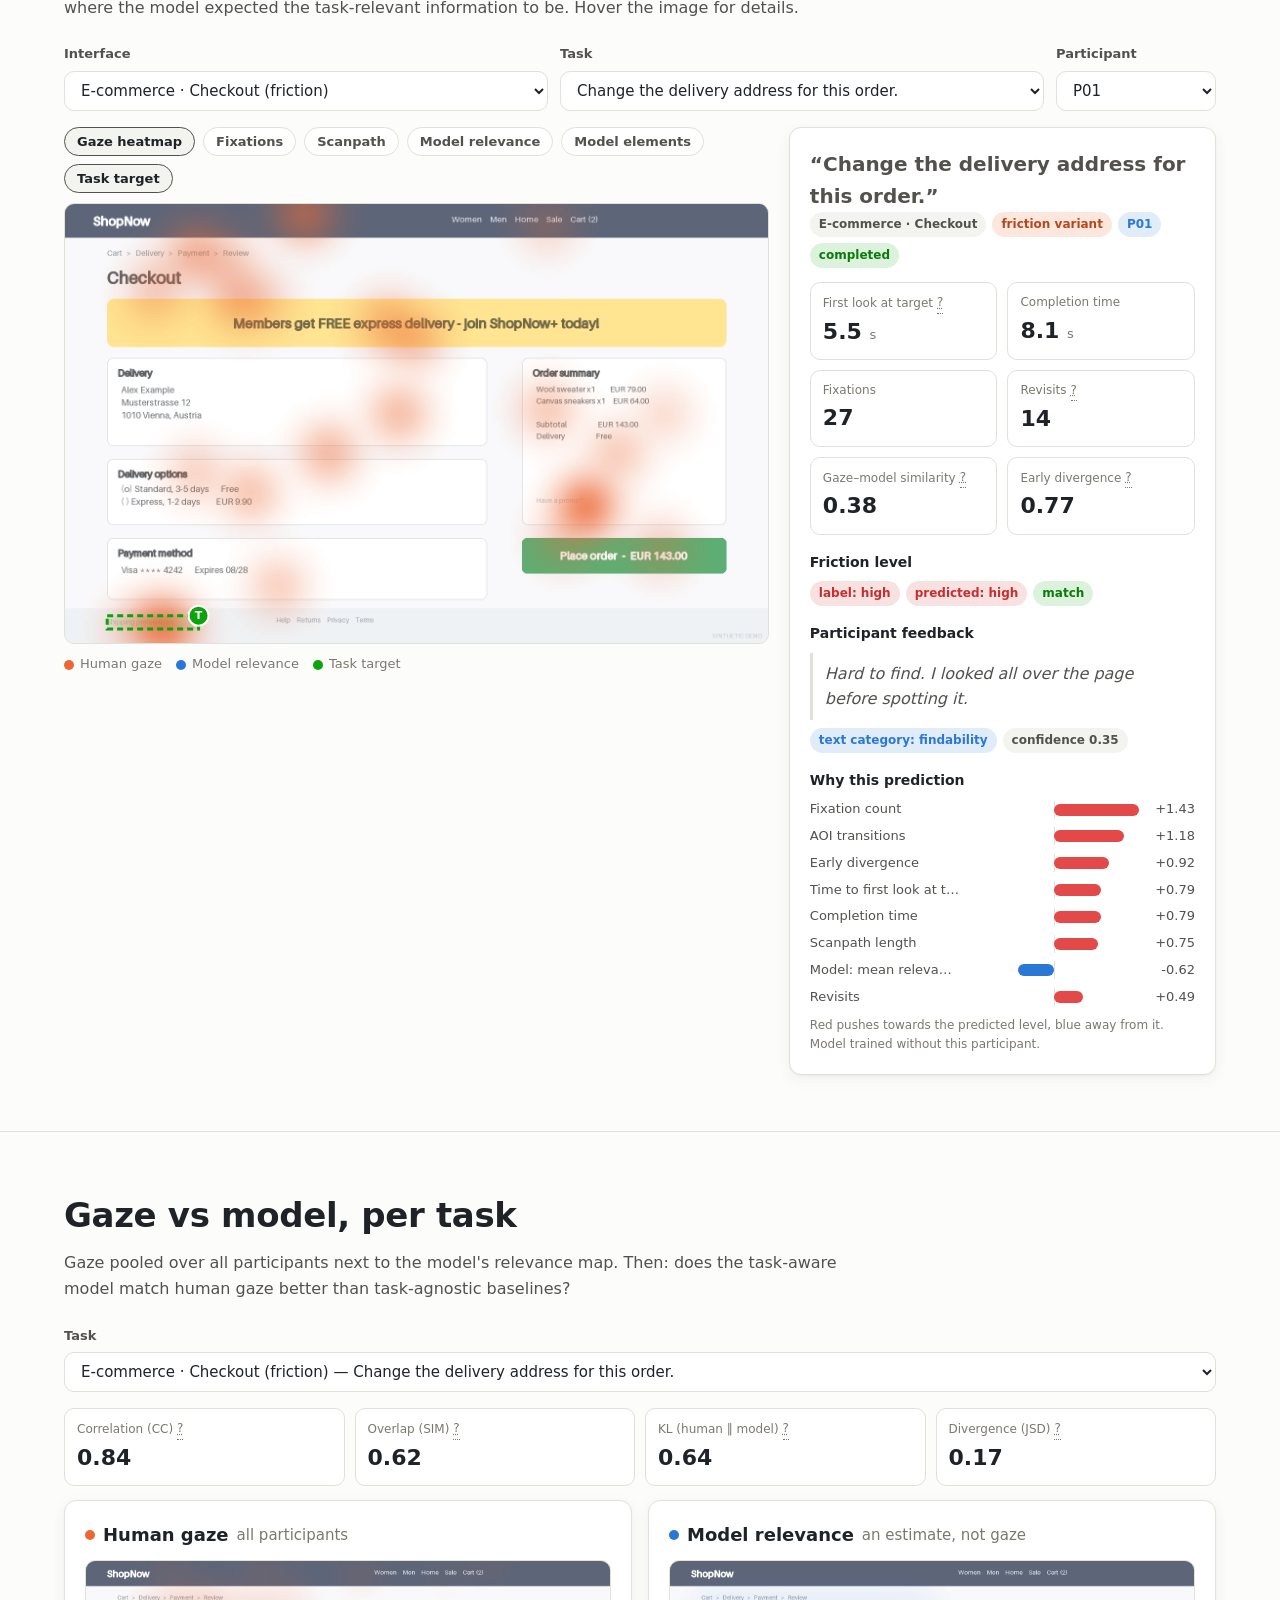
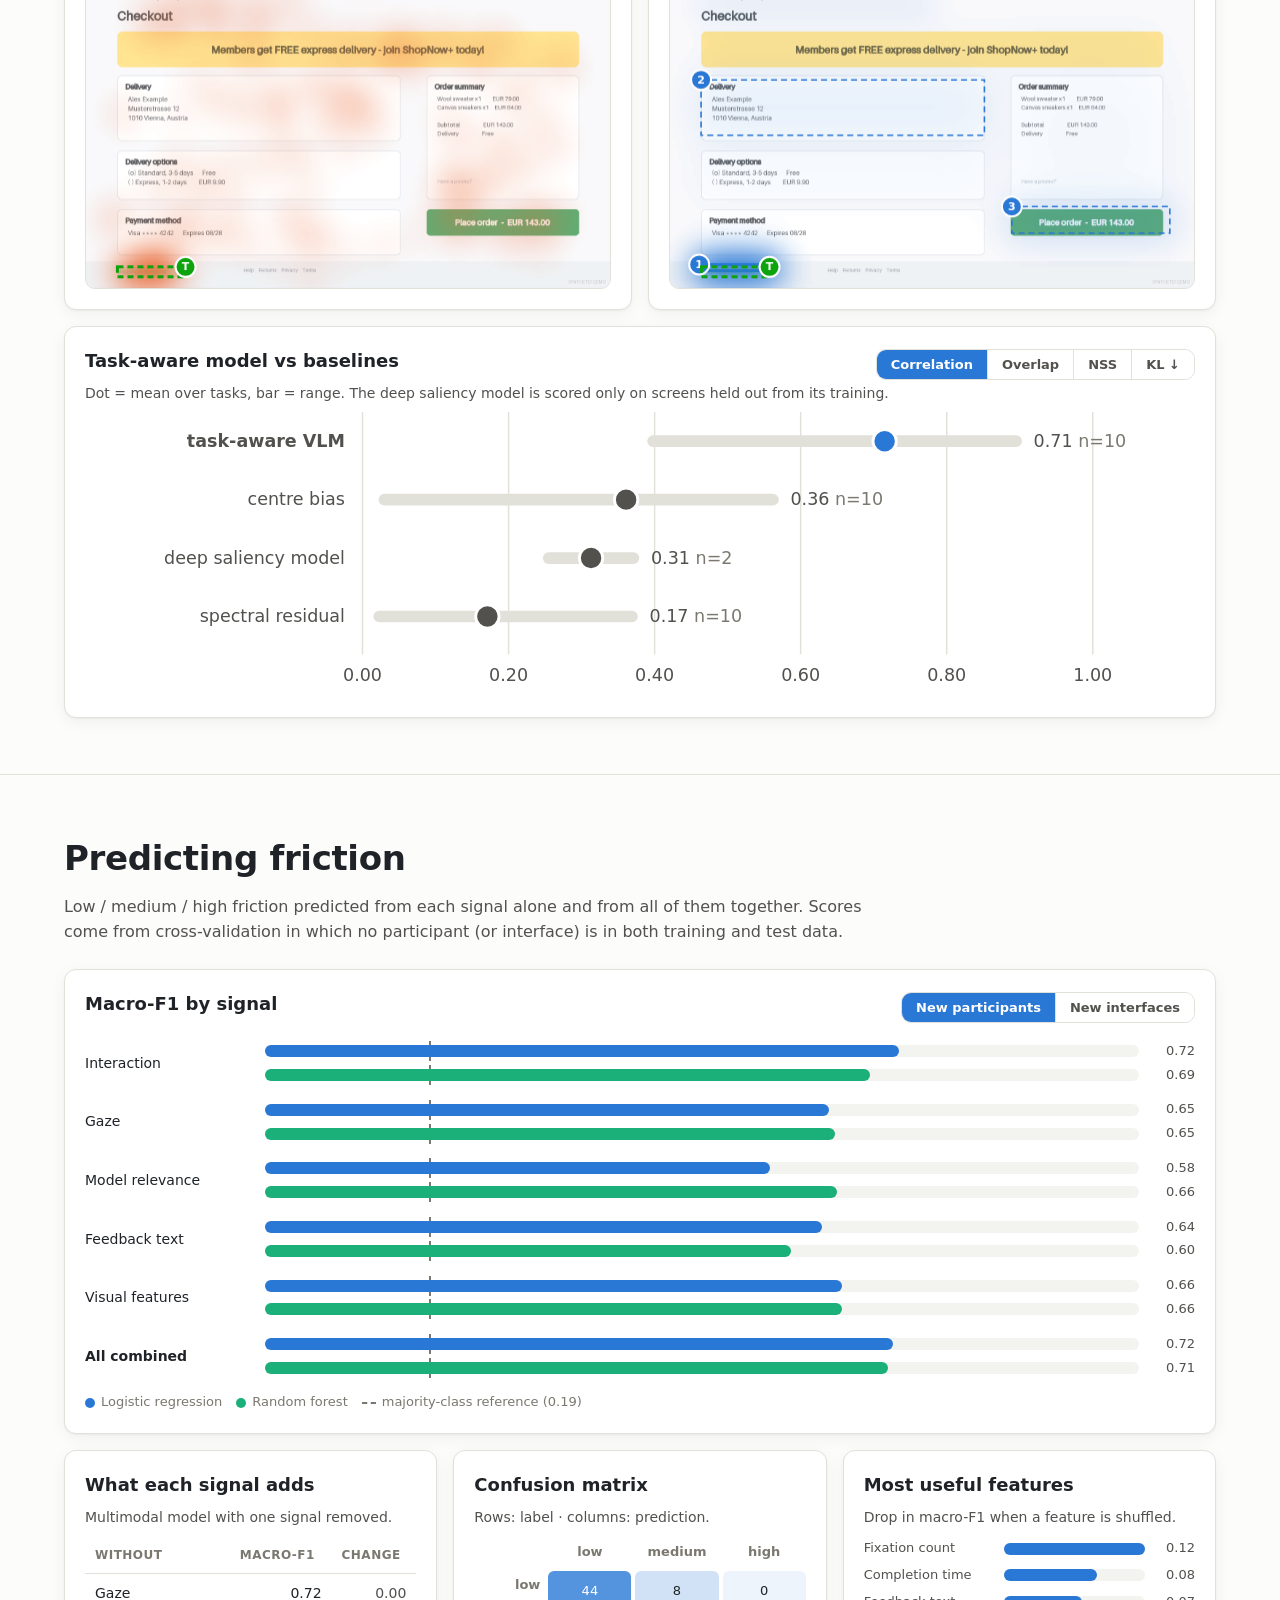
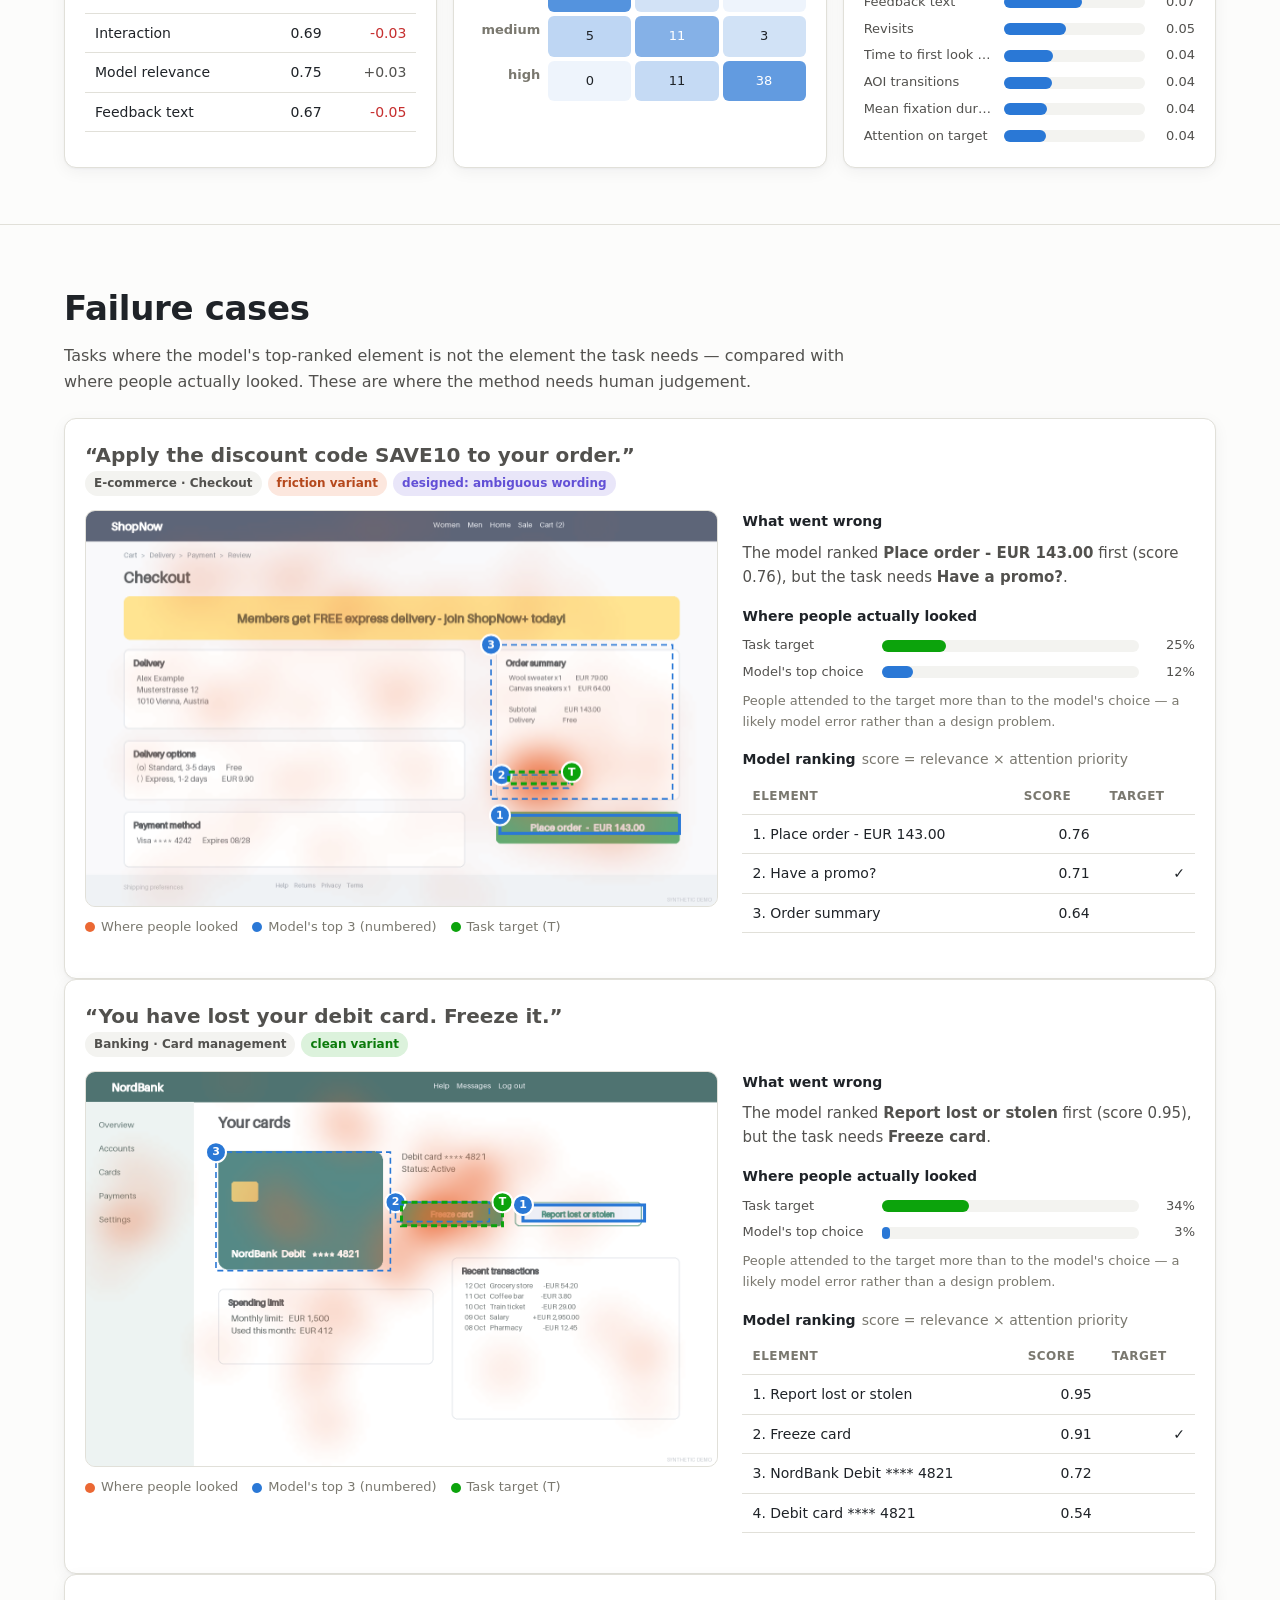
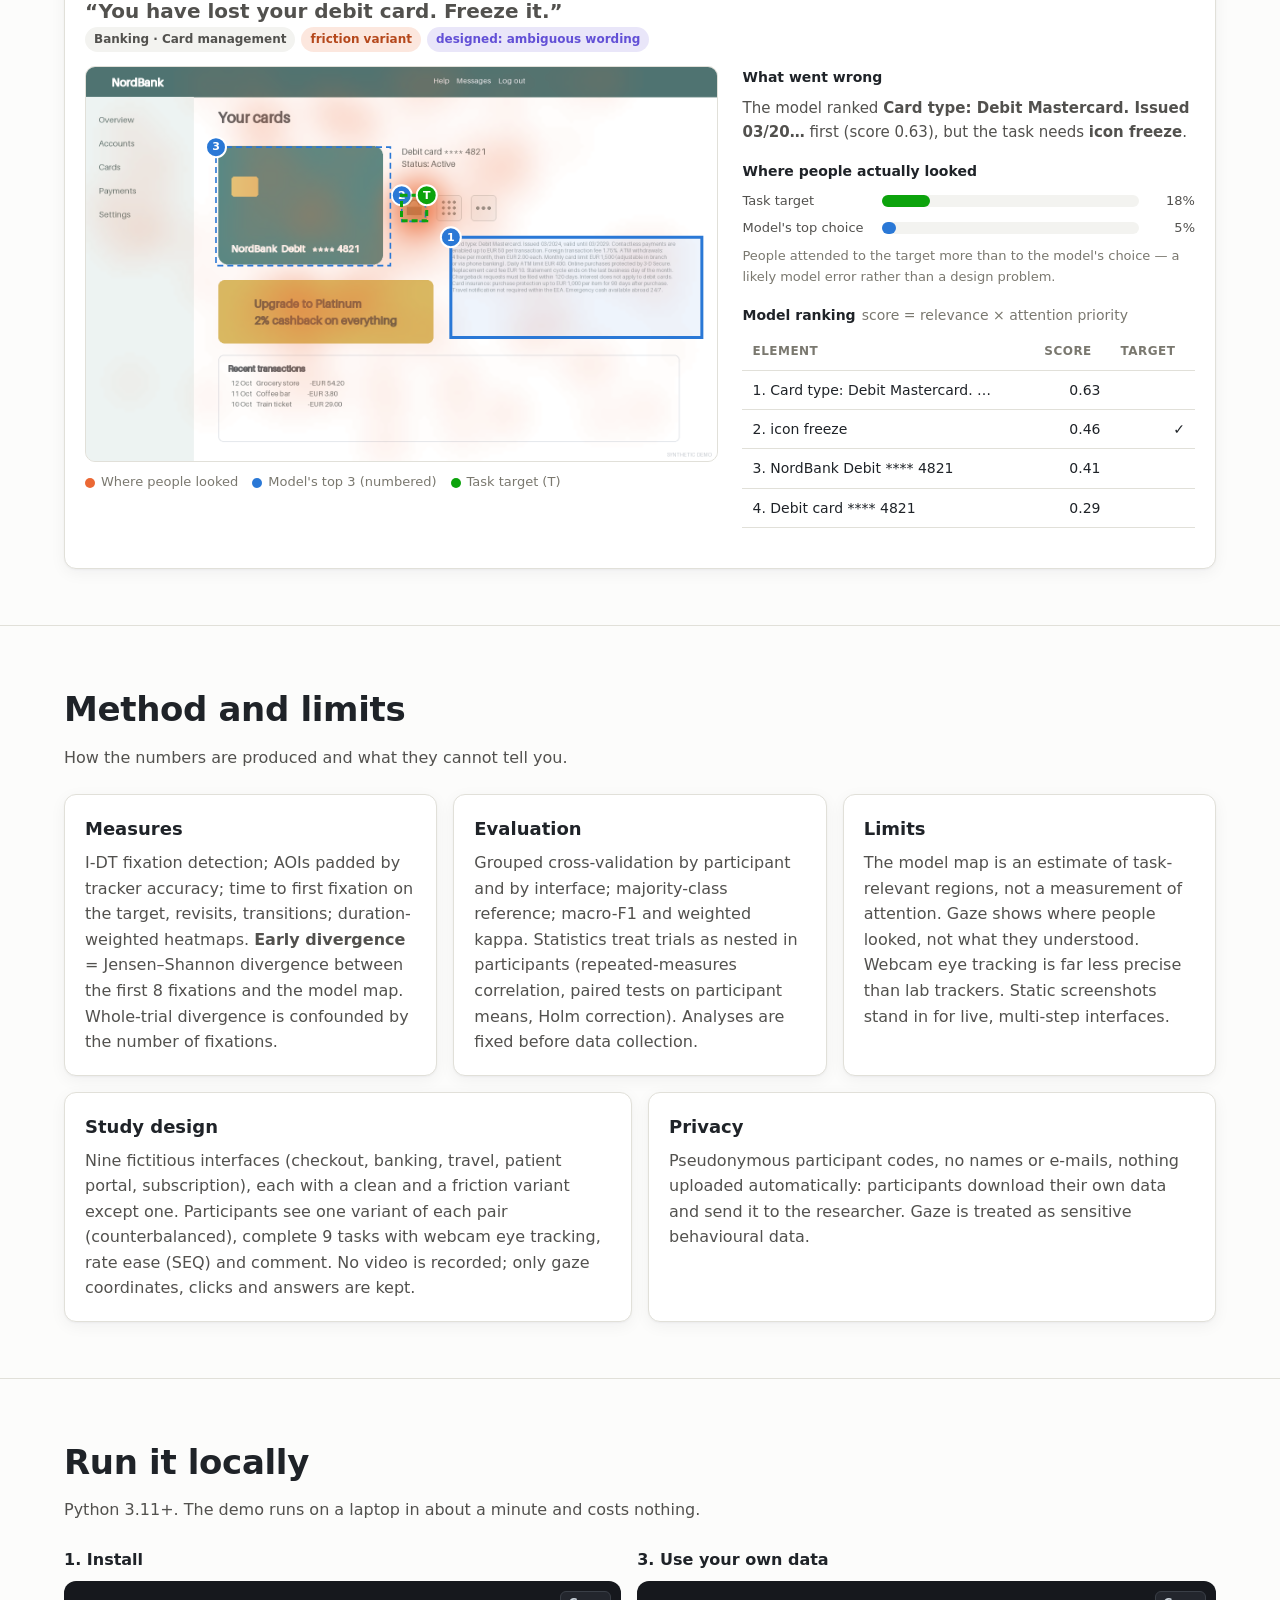
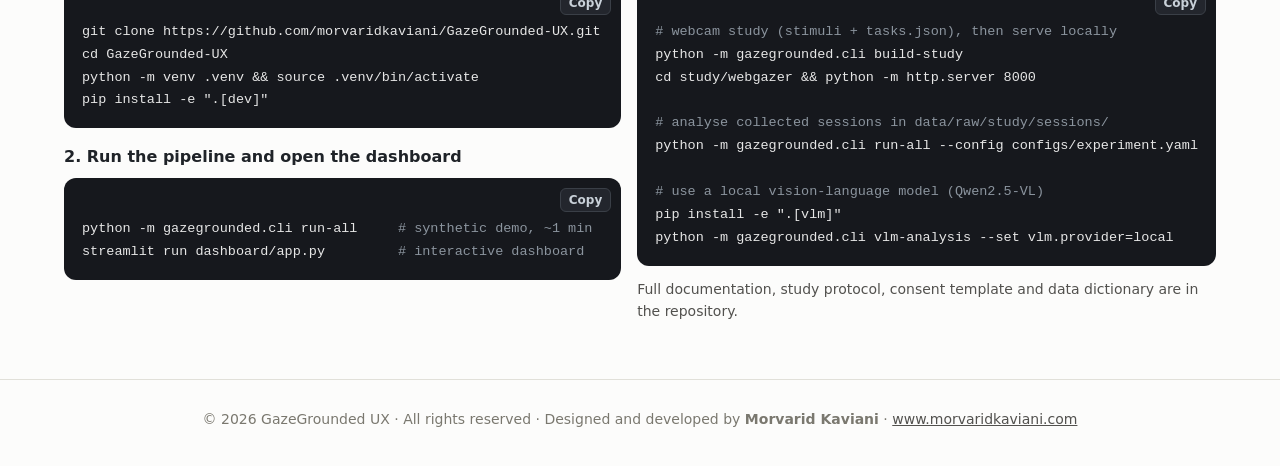
==== commit a1579aaa: "docs: link the GitHub repository from the website header and dashboard" ====
--- a/docs/index.html
+++ b/docs/index.html
@@ -32,7 +32,7 @@
       <button class="icon-btn" id="theme-toggle" type="button" aria-label="Toggle dark mode">
         <svg viewBox="0 0 24 24" fill="currentColor" aria-hidden="true"><path d="M12 3a9 9 0 1 0 9 9c0-.46-.04-.92-.1-1.36a5.39 5.39 0 0 1-4.4 2.26 5.4 5.4 0 0 1-3.14-9.8c-.44-.06-.9-.1-1.36-.1Z"/></svg>
       </button>
-      <a class="icon-btn" id="repo-link" href="https://github.com/" aria-label="Source code on GitHub">
+      <a class="icon-btn" id="repo-link" href="https://github.com/morvaridkaviani/GazeGrounded-UX" target="_blank" rel="noopener" title="Source code on GitHub" aria-label="Source code on GitHub">
         <svg viewBox="0 0 24 24" fill="currentColor" aria-hidden="true"><path d="M12 2a10 10 0 0 0-3.16 19.49c.5.09.68-.22.68-.48v-1.7c-2.78.6-3.37-1.34-3.37-1.34-.45-1.16-1.11-1.47-1.11-1.47-.91-.62.07-.6.07-.6 1 .07 1.53 1.03 1.53 1.03.9 1.52 2.34 1.08 2.91.83.09-.65.35-1.08.63-1.33-2.22-.25-4.55-1.11-4.55-4.94 0-1.09.39-1.98 1.03-2.68-.1-.25-.45-1.27.1-2.65 0 0 .84-.27 2.75 1.02a9.58 9.58 0 0 1 5 0c1.91-1.29 2.75-1.02 2.75-1.02.55 1.38.2 2.4.1 2.65.64.7 1.03 1.59 1.03 2.68 0 3.84-2.34 4.68-4.57 4.93.36.31.68.92.68 1.85v2.74c0 .27.18.58.69.48A10 10 0 0 0 12 2Z"/></svg>
       </a>
     </div>
@@ -53,7 +53,7 @@
           <svg viewBox="0 0 24 24" fill="currentColor" aria-hidden="true"><path d="M8 5v14l11-7z"/></svg>
           Explore the demo</a>
         <a class="btn" href="#run">Run it locally</a>
-        <a class="btn" id="repo-link-2" href="https://github.com/">View source</a>
+        <a class="btn" id="repo-link-2" href="https://github.com/morvaridkaviani/GazeGrounded-UX" target="_blank" rel="noopener">View source</a>
       </div>
       <div class="notice" id="data-notice" hidden>
         <svg viewBox="0 0 24 24" fill="currentColor" aria-hidden="true"><path d="M1 21h22L12 2 1 21Zm12-3h-2v-2h2v2Zm0-4h-2v-4h2v4Z"/></svg>
@@ -226,7 +226,7 @@
       <div class="grid-2">
         <div>
           <h3 style="margin:0 0 8px;font-size:16px">1. Install</h3>
-          <div class="code"><button class="copy" type="button">Copy</button><pre><span id="clone-cmd">git clone https://github.com/&lt;owner&gt;/GazeGrounded-UX.git</span>
+          <div class="code"><button class="copy" type="button">Copy</button><pre><span id="clone-cmd">git clone https://github.com/morvaridkaviani/GazeGrounded-UX.git</span>
 cd GazeGrounded-UX
 python -m venv .venv &amp;&amp; source .venv/bin/activate
 pip install -e ".[dev]"</pre></div>
